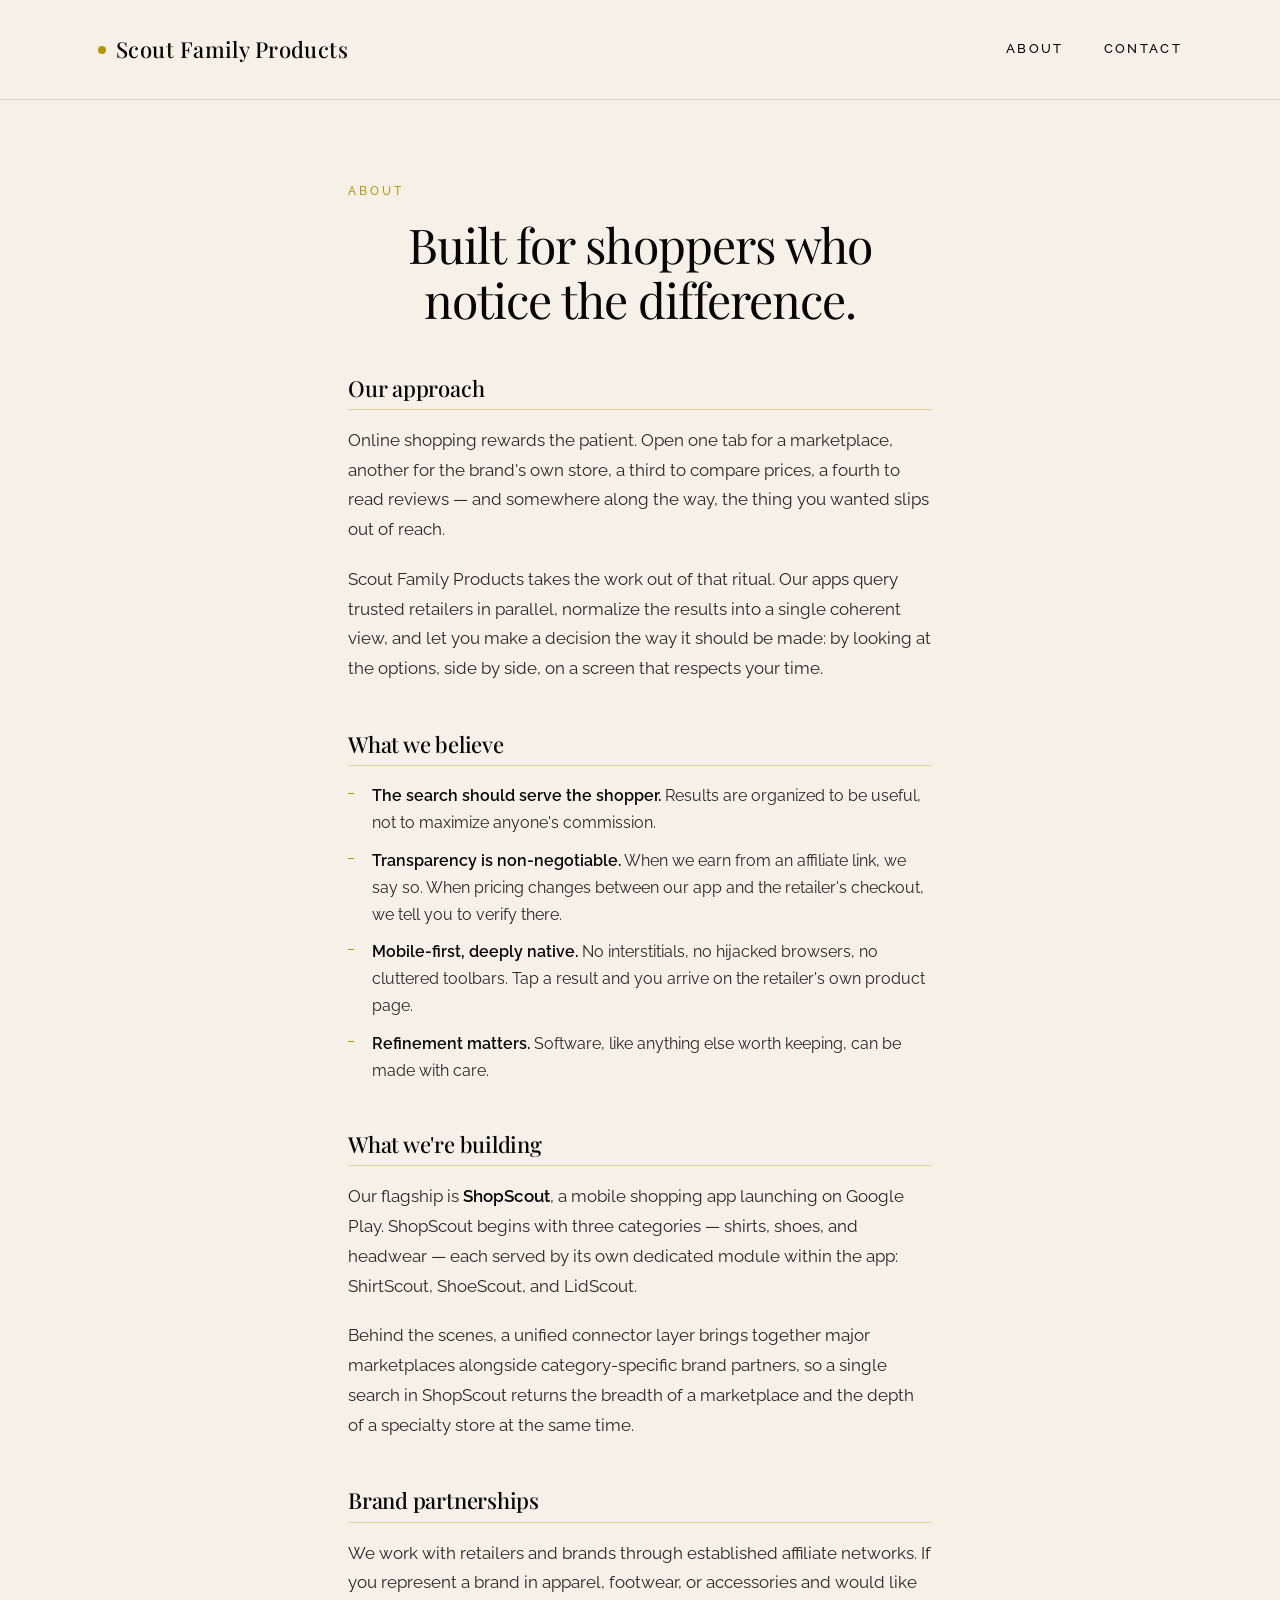
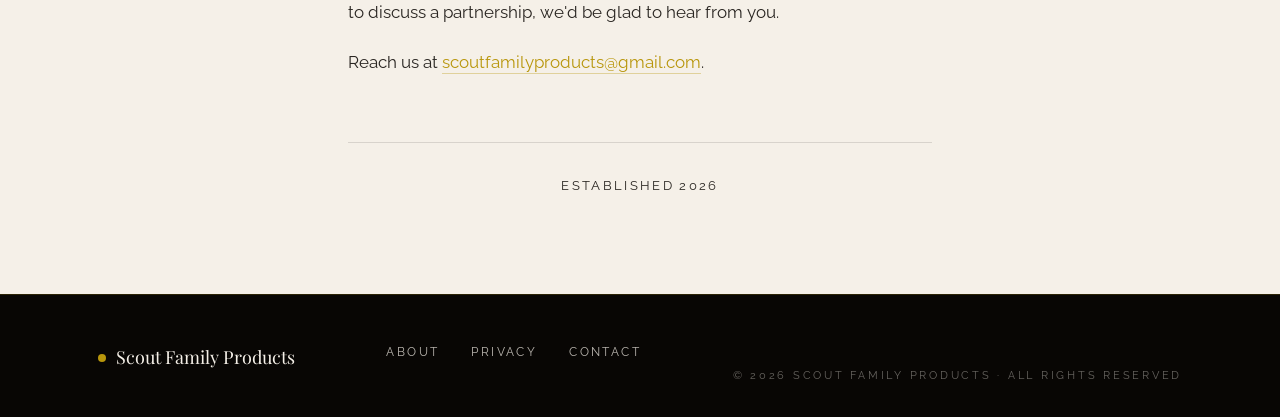
==== about.html @ c6e396c2 "Refresh site with lux design, added About - New homepage with three-module layout (ShirtScout, ShoeS" ====
<!DOCTYPE html>
<html lang="en">
<head>
  <meta charset="UTF-8">
  <meta name="viewport" content="width=device-width, initial-scale=1.0">
  <title>About — Scout Family Products</title>
  <meta name="description" content="Scout Family Products builds smart shopping apps. Learn about our approach, our values, and the team behind ShopScout.">

  <link rel="stylesheet" href="styles.css">
  <link rel="icon" type="image/svg+xml" href="data:image/svg+xml,%3Csvg xmlns='http://www.w3.org/2000/svg' viewBox='0 0 32 32'%3E%3Ccircle cx='16' cy='16' r='6' fill='%23B8960C'/%3E%3C/svg%3E">
</head>
<body>

  <header class="site-header">
    <div class="container">
      <a href="/" class="brand">
        <span class="brand-mark"></span>Scout Family Products
      </a>
      <nav class="nav">
        <a href="/about.html">About</a>
        <a href="/#contact">Contact</a>
      </nav>
    </div>
  </header>

  <main>
    <article class="prose">
      <span class="eyebrow page-eyebrow">About</span>
      <h1>Built for shoppers who notice the difference.</h1>

      <h2>Our approach</h2>
      <p>Online shopping rewards the patient. Open one tab for a marketplace, another for the brand's own store, a third to compare prices, a fourth to read reviews — and somewhere along the way, the thing you wanted slips out of reach.</p>
      <p>Scout Family Products takes the work out of that ritual. Our apps query trusted retailers in parallel, normalize the results into a single coherent view, and let you make a decision the way it should be made: by looking at the options, side by side, on a screen that respects your time.</p>

      <h2>What we believe</h2>
      <ul>
        <li><strong>The search should serve the shopper.</strong> Results are organized to be useful, not to maximize anyone's commission.</li>
        <li><strong>Transparency is non-negotiable.</strong> When we earn from an affiliate link, we say so. When pricing changes between our app and the retailer's checkout, we tell you to verify there.</li>
        <li><strong>Mobile-first, deeply native.</strong> No interstitials, no hijacked browsers, no cluttered toolbars. Tap a result and you arrive on the retailer's own product page.</li>
        <li><strong>Refinement matters.</strong> Software, like anything else worth keeping, can be made with care.</li>
      </ul>

      <h2>What we're building</h2>
      <p>Our flagship is <strong>ShopScout</strong>, a mobile shopping app launching on Google Play. ShopScout begins with three categories — shirts, shoes, and headwear — each served by its own dedicated module within the app: ShirtScout, ShoeScout, and LidScout.</p>
      <p>Behind the scenes, a unified connector layer brings together major marketplaces alongside category-specific brand partners, so a single search in ShopScout returns the breadth of a marketplace and the depth of a specialty store at the same time.</p>

      <h2>Brand partnerships</h2>
      <p>We work with retailers and brands through established affiliate networks. If you represent a brand in apparel, footwear, or accessories and would like to discuss a partnership, we'd be glad to hear from you.</p>
      <p>Reach us at <a href="mailto:scoutfamilyproducts@gmail.com" style="color: var(--gold); border-bottom: 1px solid var(--hairline-gold); padding-bottom: 1px;">scoutfamilyproducts@gmail.com</a>.</p>

      <p class="last-updated">Established 2026</p>
    </article>
  </main>

  <footer class="site-footer">
    <div class="container">
      <div class="footer-brand">
        <span class="brand-mark"></span>Scout Family Products
      </div>
      <nav class="footer-nav">
        <a href="/about.html">About</a>
        <a href="/privacy.html">Privacy</a>
        <a href="mailto:scoutfamilyproducts@gmail.com">Contact</a>
      </nav>
      <div class="copyright">
        © 2026 Scout Family Products · All rights reserved
      </div>
    </div>
  </footer>

</body>
</html>
---- styles.css ----
/* ============================================
   Scout Family Products
   Luxury aesthetic — Bugatti/Gucci/Cartier
   ============================================ */

@import url('https://fonts.googleapis.com/css2?family=Playfair+Display:ital,wght@0,400;0,500;0,600;1,400&family=Raleway:wght@300;400;500;600&display=swap');

:root {
  --gold: #B8960C;
  --gold-soft: #C9AA3A;
  --black: #080604;
  --black-soft: #2A2622;
  --cream: #F5F0E8;
  --cream-deep: #ECE4D6;
  --hairline: rgba(8, 6, 4, 0.12);
  --hairline-gold: rgba(184, 150, 12, 0.35);

  --display: 'Playfair Display', Georgia, serif;
  --body: 'Raleway', -apple-system, BlinkMacSystemFont, sans-serif;

  --max-width: 1180px;
  --gutter: clamp(1.5rem, 4vw, 3rem);
}

* {
  box-sizing: border-box;
  margin: 0;
  padding: 0;
}

html {
  scroll-behavior: smooth;
}

body {
  font-family: var(--body);
  background: var(--cream);
  color: var(--black);
  font-weight: 400;
  line-height: 1.6;
  -webkit-font-smoothing: antialiased;
  -moz-osx-font-smoothing: grayscale;
}

/* ============================================
   Typography
   ============================================ */

h1, h2, h3, h4 {
  font-family: var(--display);
  font-weight: 500;
  line-height: 1.15;
  letter-spacing: -0.01em;
  color: var(--black);
}

h1 {
  font-size: clamp(2.5rem, 6vw, 4.5rem);
  font-weight: 400;
  letter-spacing: -0.02em;
}

h2 {
  font-size: clamp(1.75rem, 3.5vw, 2.5rem);
  font-weight: 400;
}

h3 {
  font-size: clamp(1.25rem, 2vw, 1.5rem);
  font-weight: 500;
}

p {
  font-size: 1.0625rem;
  line-height: 1.75;
  color: var(--black-soft);
}

.eyebrow {
  font-family: var(--body);
  font-size: 0.75rem;
  font-weight: 500;
  letter-spacing: 0.25em;
  text-transform: uppercase;
  color: var(--gold);
  display: inline-block;
}

a {
  color: var(--black);
  text-decoration: none;
  transition: color 0.3s ease;
}

a:hover {
  color: var(--gold);
}

/* ============================================
   Layout
   ============================================ */

.container {
  max-width: var(--max-width);
  margin: 0 auto;
  padding: 0 var(--gutter);
}

.divider {
  display: block;
  width: 60px;
  height: 1px;
  background: var(--gold);
  border: none;
  margin: 2rem auto;
}

.divider-left {
  margin: 2rem 0;
}

/* ============================================
   Header
   ============================================ */

.site-header {
  padding: 2rem 0;
  border-bottom: 1px solid var(--hairline);
}

.site-header .container {
  display: flex;
  justify-content: space-between;
  align-items: center;
  gap: 2rem;
  flex-wrap: wrap;
}

.brand {
  font-family: var(--display);
  font-size: 1.375rem;
  font-weight: 500;
  letter-spacing: 0.02em;
  color: var(--black);
}

.brand:hover {
  color: var(--black);
}

.brand-mark {
  display: inline-block;
  width: 8px;
  height: 8px;
  background: var(--gold);
  border-radius: 50%;
  margin-right: 0.625rem;
  vertical-align: middle;
  transform: translateY(-2px);
}

.nav {
  display: flex;
  gap: 2.5rem;
  font-size: 0.8125rem;
  letter-spacing: 0.18em;
  text-transform: uppercase;
  font-weight: 500;
}

/* ============================================
   Hero
   ============================================ */

.hero {
  padding: clamp(4rem, 10vw, 8rem) 0 clamp(3rem, 7vw, 6rem);
  text-align: center;
  position: relative;
}

.hero .eyebrow {
  margin-bottom: 1.5rem;
}

.hero h1 {
  max-width: 18ch;
  margin: 0 auto 1.5rem;
}

.hero .lede {
  font-family: var(--display);
  font-style: italic;
  font-size: clamp(1.125rem, 1.6vw, 1.375rem);
  color: var(--black-soft);
  max-width: 38ch;
  margin: 0 auto 2.5rem;
  line-height: 1.5;
}

.coming-soon {
  display: inline-flex;
  align-items: center;
  gap: 0.75rem;
  padding: 0.875rem 1.75rem;
  border: 1px solid var(--gold);
  font-size: 0.75rem;
  letter-spacing: 0.25em;
  text-transform: uppercase;
  font-weight: 500;
  color: var(--gold);
  background: transparent;
  transition: all 0.3s ease;
}

.coming-soon::before {
  content: '';
  width: 6px;
  height: 6px;
  background: var(--gold);
  border-radius: 50%;
}

/* ============================================
   Sections
   ============================================ */

section {
  padding: clamp(3rem, 6vw, 5rem) 0;
}

.section-intro {
  text-align: center;
  margin-bottom: 4rem;
}

.section-intro .eyebrow {
  margin-bottom: 1rem;
}

.section-intro h2 {
  max-width: 22ch;
  margin: 0 auto 1.25rem;
}

.section-intro p {
  max-width: 56ch;
  margin: 0 auto;
}

/* ============================================
   Modules grid
   ============================================ */

.modules {
  border-top: 1px solid var(--hairline);
  background: var(--cream-deep);
}

.modules-grid {
  display: grid;
  grid-template-columns: repeat(auto-fit, minmax(260px, 1fr));
  gap: 0;
  border-top: 1px solid var(--hairline);
  border-bottom: 1px solid var(--hairline);
}

.module {
  padding: 3rem 2.5rem;
  border-right: 1px solid var(--hairline);
  position: relative;
}

.module:last-child {
  border-right: none;
}

.module-number {
  font-family: var(--display);
  font-style: italic;
  font-size: 0.875rem;
  color: var(--gold);
  margin-bottom: 1.25rem;
}

.module h3 {
  margin-bottom: 0.75rem;
}

.module p {
  font-size: 0.9375rem;
  color: var(--black-soft);
}

@media (max-width: 768px) {
  .module {
    border-right: none;
    border-bottom: 1px solid var(--hairline);
  }
  .module:last-child {
    border-bottom: none;
  }
}

/* ============================================
   Prose page (about, privacy)
   ============================================ */

.prose {
  max-width: 680px;
  margin: 0 auto;
  padding: clamp(3rem, 6vw, 5rem) var(--gutter);
}

.prose .page-eyebrow {
  text-align: center;
  margin-bottom: 1rem;
}

.prose h1 {
  text-align: center;
  font-size: clamp(2rem, 4.5vw, 3rem);
  margin-bottom: 3rem;
}

.prose h2 {
  font-size: 1.375rem;
  font-weight: 500;
  margin-top: 3rem;
  margin-bottom: 1rem;
  padding-bottom: 0.5rem;
  border-bottom: 1px solid var(--hairline-gold);
}

.prose h2:first-of-type {
  margin-top: 0;
}

.prose p {
  margin-bottom: 1.25rem;
}

.prose ul {
  list-style: none;
  margin-bottom: 1.5rem;
  padding-left: 0;
}

.prose ul li {
  position: relative;
  padding-left: 1.5rem;
  margin-bottom: 0.625rem;
  color: var(--black-soft);
  line-height: 1.7;
}

.prose ul li::before {
  content: '';
  position: absolute;
  left: 0;
  top: 0.7em;
  width: 6px;
  height: 1px;
  background: var(--gold);
}

.prose strong {
  color: var(--black);
  font-weight: 600;
}

.last-updated {
  text-align: center;
  font-size: 0.8125rem;
  letter-spacing: 0.18em;
  text-transform: uppercase;
  color: var(--black-soft);
  margin-top: 4rem;
  padding-top: 2rem;
  border-top: 1px solid var(--hairline);
}

/* ============================================
   Contact / CTA section
   ============================================ */

.contact {
  background: var(--black);
  color: var(--cream);
  text-align: center;
  padding: clamp(4rem, 8vw, 6rem) 0;
}

.contact .eyebrow {
  color: var(--gold);
}

.contact h2 {
  color: var(--cream);
  margin: 1rem auto 2rem;
  max-width: 24ch;
}

.contact a.email {
  font-family: var(--display);
  font-size: clamp(1.25rem, 2.5vw, 1.75rem);
  font-style: italic;
  color: var(--cream);
  border-bottom: 1px solid var(--hairline-gold);
  padding-bottom: 4px;
  transition: all 0.3s ease;
}

.contact a.email:hover {
  color: var(--gold);
  border-bottom-color: var(--gold);
}

/* ============================================
   Footer
   ============================================ */

.site-footer {
  background: var(--black);
  color: var(--cream);
  padding: 3rem 0 2rem;
  border-top: 1px solid rgba(184, 150, 12, 0.2);
}

.site-footer .container {
  display: flex;
  justify-content: space-between;
  align-items: flex-start;
  gap: 2rem;
  flex-wrap: wrap;
}

.footer-brand {
  font-family: var(--display);
  color: var(--cream);
  font-size: 1.125rem;
}

.footer-nav {
  display: flex;
  gap: 2rem;
  font-size: 0.75rem;
  letter-spacing: 0.2em;
  text-transform: uppercase;
}

.footer-nav a {
  color: var(--cream);
  opacity: 0.75;
}

.footer-nav a:hover {
  color: var(--gold);
  opacity: 1;
}

.disclosure {
  width: 100%;
  margin-top: 2.5rem;
  padding-top: 2rem;
  border-top: 1px solid rgba(245, 240, 232, 0.1);
  font-size: 0.75rem;
  line-height: 1.7;
  color: rgba(245, 240, 232, 0.6);
  letter-spacing: 0.02em;
}

.copyright {
  text-align: center;
  font-size: 0.6875rem;
  letter-spacing: 0.25em;
  text-transform: uppercase;
  color: rgba(245, 240, 232, 0.4);
  margin-top: 1.5rem;
}

/* ============================================
   Subtle entrance
   ============================================ */

@keyframes fadeUp {
  from {
    opacity: 0;
    transform: translateY(12px);
  }
  to {
    opacity: 1;
    transform: translateY(0);
  }
}

.hero .eyebrow { animation: fadeUp 0.8s ease-out 0.1s both; }
.hero h1 { animation: fadeUp 0.8s ease-out 0.25s both; }
.hero .lede { animation: fadeUp 0.8s ease-out 0.4s both; }
.hero .coming-soon { animation: fadeUp 0.8s ease-out 0.55s both; }

@media (prefers-reduced-motion: reduce) {
  *, *::before, *::after {
    animation-duration: 0.01ms !important;
    transition-duration: 0.01ms !important;
  }
}
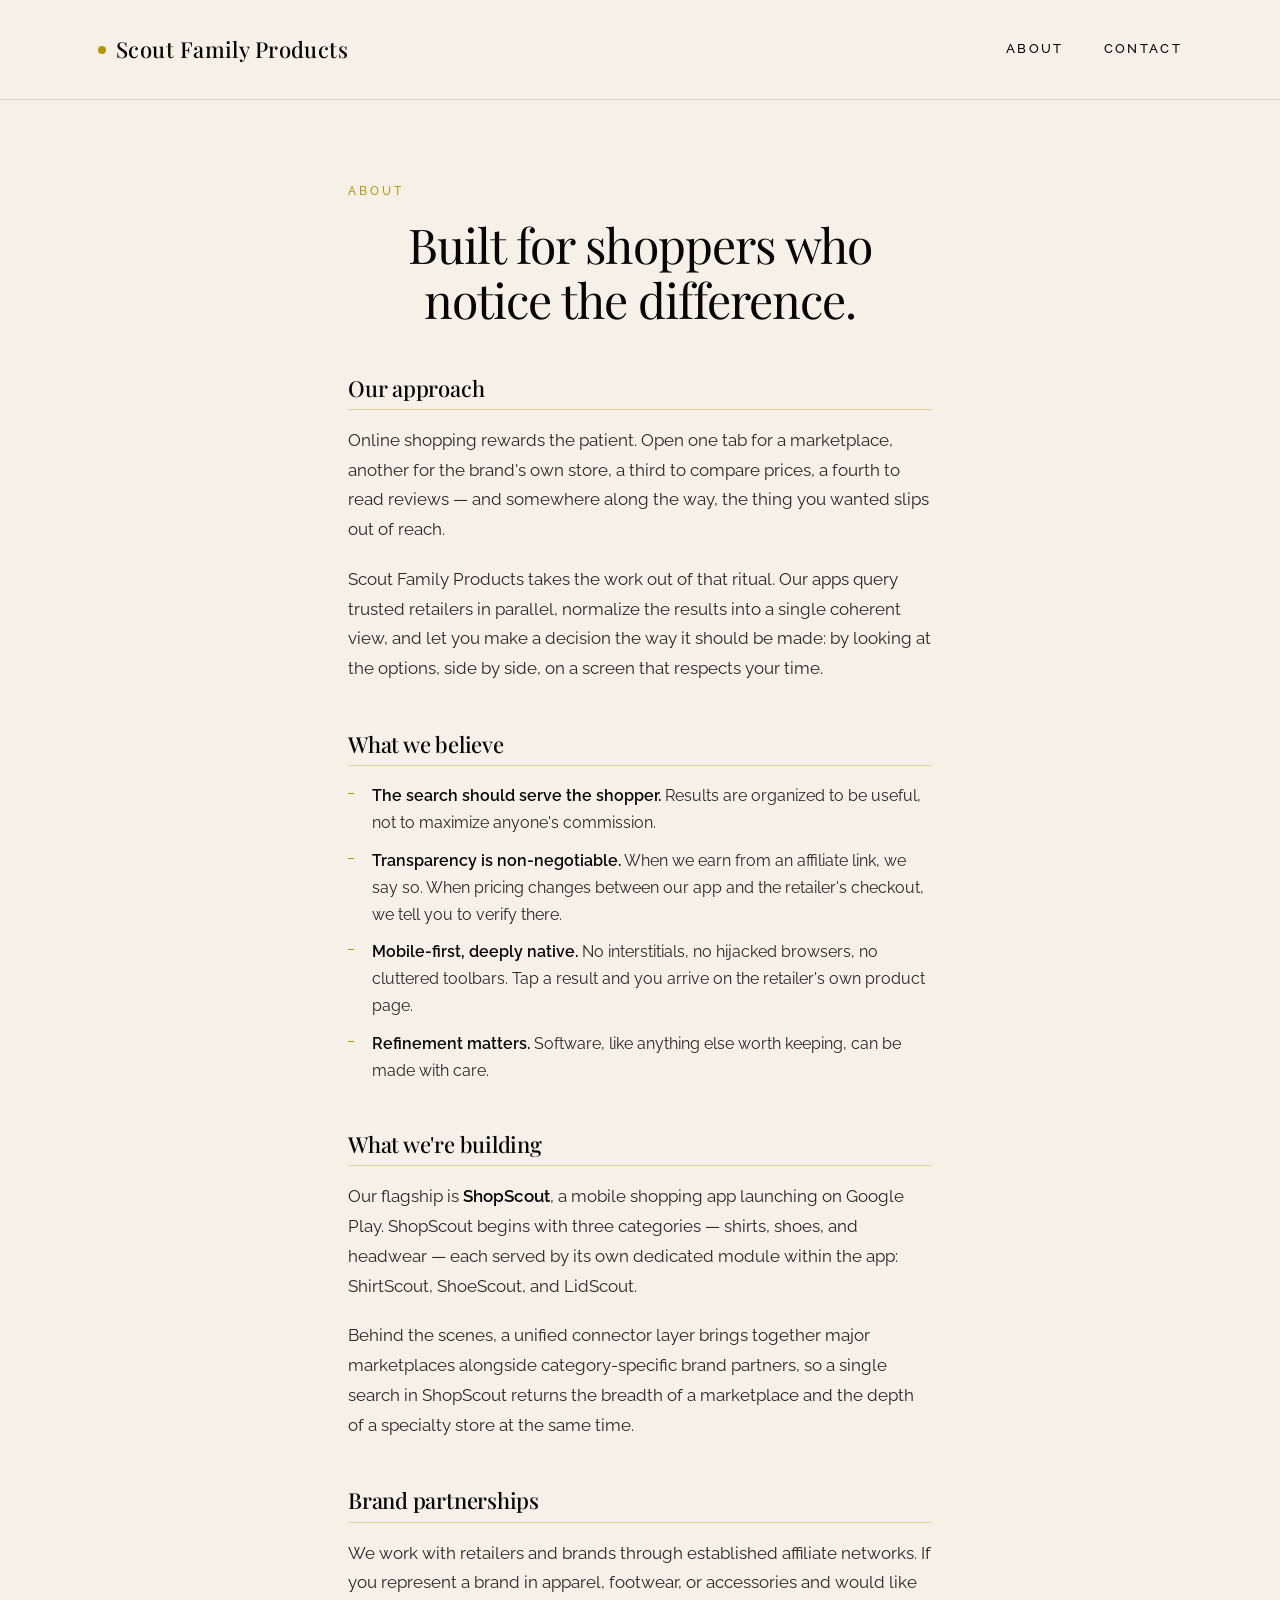
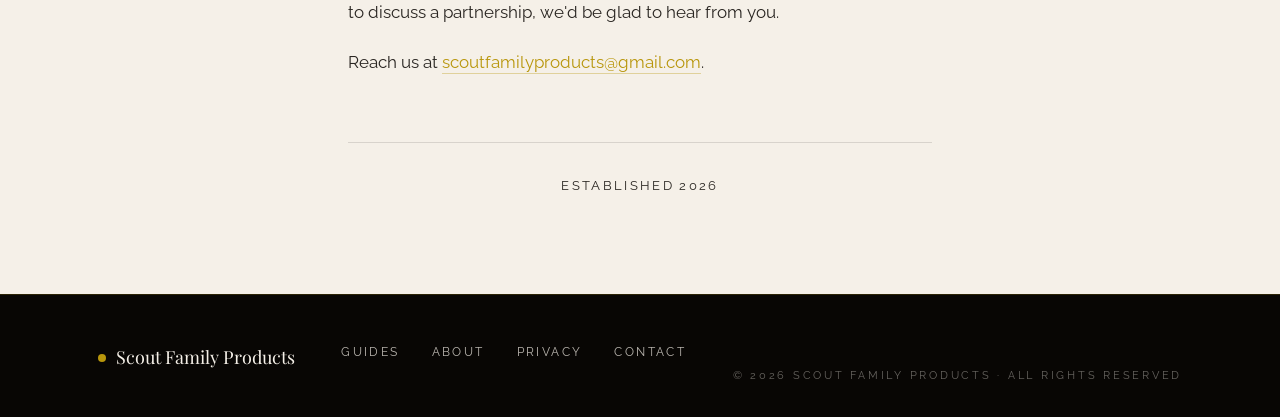
==== commit f26dc18f: "Add link to Guides in footer navigation" ====
--- a/about.html
+++ b/about.html
@@ -58,6 +58,7 @@
         <span class="brand-mark"></span>Scout Family Products
       </div>
       <nav class="footer-nav">
+        <a href="/guides.html">Guides</a>
         <a href="/about.html">About</a>
         <a href="/privacy.html">Privacy</a>
         <a href="mailto:scoutfamilyproducts@gmail.com">Contact</a>
